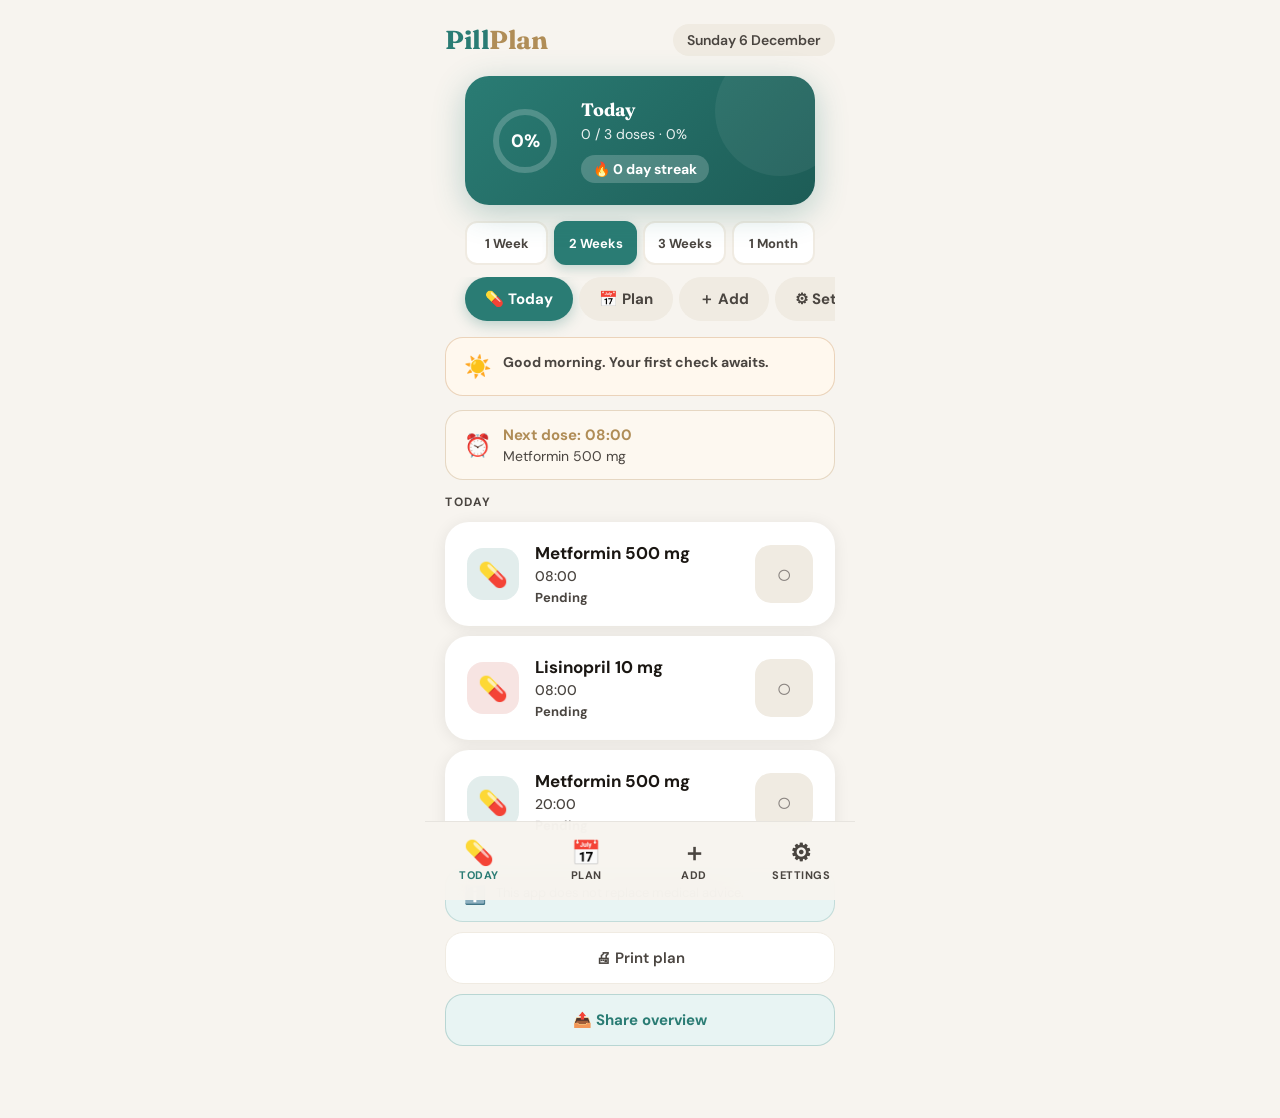
==== index.html @ 74412a03 "Add files via upload" ====
<!DOCTYPE html>
<html lang="de" dir="ltr">
<head>
<meta charset="UTF-8"/>
<meta name="viewport" content="width=device-width, initial-scale=1.0, viewport-fit=cover"/>
<meta name="theme-color" content="#f7f4ef"/>
<meta name="mobile-web-app-capable" content="yes"/>
<meta name="apple-mobile-web-app-capable" content="yes"/>
<meta name="apple-mobile-web-app-status-bar-style" content="default"/>
<meta name="apple-mobile-web-app-title" content="PillPlan"/>
<link rel="manifest" href="manifest.json"/>
<link rel="apple-touch-icon" href="icon.png"/>
<title>PillPlan 1.1</title>
<link rel="preconnect" href="https://fonts.googleapis.com"/>
<link href="https://fonts.googleapis.com/css2?family=Fraunces:wght@400;700&family=DM+Sans:wght@400;500;600;700&display=swap" rel="stylesheet"/>
<style>
*,*::before,*::after{box-sizing:border-box;margin:0;padding:0;-webkit-tap-highlight-color:transparent}
:root{
  --cream:#f7f4ef;--cream2:#f0ebe2;--ink:#1a1612;--ink2:#4a4540;--ink3:#8a8480;
  --teal:#2a7c74;--teal2:#3a9e94;--teal-bg:#e8f4f3;
  --red:#c0392b;--red-bg:#fdf0ee;--gold:#b08d57;--gold-bg:#fdf8f0;
  --r:18px;--r2:24px;--shadow:0 2px 16px rgba(26,22,18,.08);
}
html{font-size:17px;background:var(--cream)}
body{font-family:'DM Sans',-apple-system,sans-serif;background:var(--cream);color:var(--ink);-webkit-font-smoothing:antialiased;min-height:100vh}
button{cursor:pointer;font-family:inherit;border:none;outline:none}
input{font-family:inherit;outline:none}
button:focus-visible,a:focus-visible,input:focus-visible{outline:3px solid var(--teal);outline-offset:2px}
.skip-link{position:absolute;left:-9999px;top:0;background:var(--teal);color:#fff;padding:14px 22px;border-radius:0 0 12px 0;font-weight:700;font-size:15px;z-index:10000;text-decoration:none}
.skip-link:focus{left:0}
[dir="rtl"] .header-row,[dir="rtl"] .progress-card,[dir="rtl"] .dose-card,
[dir="rtl"] .settings-row,[dir="rtl"] .plan-med-header,[dir="rtl"] .next-banner,
[dir="rtl"] .streak-row,[dir="rtl"] .qr-row,[dir="rtl"] .time-fields{flex-direction:row-reverse}
[dir="rtl"] .dose-name,[dir="rtl"] .section-label,[dir="rtl"] .form-label,
[dir="rtl"] .settings-row-label{text-align:right}
[dir="rtl"] .form-input{text-align:right;direction:rtl}
#app{max-width:430px;margin:0 auto;min-height:100vh;display:flex;flex-direction:column;padding-bottom:calc(72px + env(safe-area-inset-bottom))}
.toast{position:fixed;top:20px;left:50%;transform:translateX(-50%) translateY(-10px);background:var(--teal);color:#fff;padding:12px 28px;border-radius:100px;font-size:15px;font-weight:600;z-index:9999;box-shadow:0 8px 32px rgba(42,124,116,.35);opacity:0;pointer-events:none;transition:opacity .3s,transform .3s;white-space:nowrap}
.toast.show{opacity:1;transform:translateX(-50%) translateY(0)}
.header{padding:calc(env(safe-area-inset-top) + 24px) 20px 0;background:var(--cream);position:sticky;top:0;z-index:50}
.header-row{display:flex;align-items:center;justify-content:space-between;margin-bottom:20px}
.logo{font-family:'Fraunces',serif;font-size:26px;font-weight:700;color:var(--teal);letter-spacing:-.5px}
.logo span{color:var(--gold)}
.date-chip{background:var(--cream2);border-radius:100px;padding:7px 14px;font-size:14px;color:var(--ink2);font-weight:600;max-width:220px;overflow:hidden;text-overflow:ellipsis;white-space:nowrap}
.progress-card{background:linear-gradient(135deg,var(--teal) 0%,#1d5c56 100%);border-radius:var(--r2);padding:22px 24px;margin:0 20px 16px;color:#fff;display:flex;align-items:center;gap:20px;box-shadow:0 8px 32px rgba(42,124,116,.3);position:relative;overflow:hidden}
.progress-card::before{content:'';position:absolute;top:-30px;right:-30px;width:130px;height:130px;border-radius:50%;background:rgba(255,255,255,.06)}
.ring-wrap{position:relative;width:72px;height:72px;flex-shrink:0}
.ring-wrap svg{transform:rotate(-90deg)}
.ring-track{fill:none;stroke:rgba(255,255,255,.2);stroke-width:6}
.ring-fill{fill:none;stroke:#fff;stroke-width:6;stroke-linecap:round;transition:stroke-dashoffset .8s cubic-bezier(.4,0,.2,1)}
.ring-pct{position:absolute;inset:0;display:flex;align-items:center;justify-content:center;font-size:18px;font-weight:800;color:#fff}
.progress-info{flex:1}
.progress-title{font-family:'Fraunces',serif;font-size:18px;font-weight:700;margin-bottom:4px}
.progress-sub{font-size:14px;opacity:.9;margin-bottom:12px}
.streak-row{display:flex;align-items:center;gap:6px}
.streak-badge{background:rgba(255,255,255,.2);border-radius:100px;padding:5px 12px;font-size:14px;font-weight:700}
.period-selector{display:flex;gap:6px;padding:0 20px 12px;flex-wrap:nowrap}
.period-btn{flex:1;min-height:44px;padding:8px 4px;border-radius:12px;border:2px solid var(--cream2);background:#fff;font-size:13px;font-weight:700;color:var(--ink2);cursor:pointer;transition:all .2s;text-align:center;font-family:inherit}
.period-btn.active{background:var(--teal);color:#fff;border-color:var(--teal);box-shadow:0 4px 12px rgba(42,124,116,.25)}
.tabs{display:flex;gap:6px;padding:0 20px 16px;overflow-x:auto;scrollbar-width:none}
.tabs::-webkit-scrollbar{display:none}
.tab{flex-shrink:0;min-height:44px;padding:9px 18px;border-radius:100px;font-size:15px;font-weight:700;background:var(--cream2);color:var(--ink2);transition:all .2s;border:2px solid transparent}
.tab.active{background:var(--teal);color:#fff;box-shadow:0 4px 14px rgba(42,124,116,.3)}
.content{padding:0 20px;flex:1}
.section-label{font-size:12px;font-weight:700;letter-spacing:1.5px;text-transform:uppercase;color:var(--ink2);margin:4px 0 12px}
.dose-card{background:#fff;border-radius:var(--r2);padding:18px 20px;margin-bottom:10px;box-shadow:var(--shadow);display:flex;align-items:center;gap:16px;border:2px solid transparent;transition:all .25s}
.dose-card.done{background:var(--teal-bg);border-color:rgba(42,124,116,.2)}
.dose-card.overdue{border-color:rgba(192,57,43,.2);background:var(--red-bg)}
.dose-icon{width:52px;height:52px;border-radius:16px;display:flex;align-items:center;justify-content:center;font-size:24px;flex-shrink:0}
.dose-body{flex:1;min-width:0}
.dose-name{font-weight:700;font-size:17px;margin-bottom:3px;white-space:nowrap;overflow:hidden;text-overflow:ellipsis}
.dose-time{font-size:14px;color:var(--ink2);font-weight:500}
.dose-status{font-size:13px;font-weight:700;margin-top:4px}
.dose-status.done{color:var(--teal)}
.dose-status.pending{color:var(--ink2)}
.dose-status.overdue{color:var(--red)}
.check-btn{width:58px;height:58px;border-radius:16px;flex-shrink:0;font-size:26px;transition:all .2s;display:flex;align-items:center;justify-content:center}
.check-btn-off{background:var(--cream2);color:var(--ink3)}
.check-btn-on{background:var(--teal);color:#fff;box-shadow:0 4px 14px rgba(42,124,116,.35)}
.next-banner{background:var(--gold-bg);border:1.5px solid rgba(176,141,87,.3);border-radius:var(--r);padding:14px 18px;margin-bottom:14px;display:flex;align-items:center;gap:12px}
.next-banner-text{font-size:15px;font-weight:700;color:var(--gold)}
.next-banner-sub{font-size:14px;color:var(--ink2);margin-top:2px}
.mhd-banner{background:#fff8ee;border:1.5px solid rgba(176,100,30,.25);border-radius:var(--r);padding:14px 18px;margin-bottom:14px;display:flex;align-items:flex-start;gap:12px}
.mhd-text{font-size:14px;color:var(--ink2);line-height:1.5}
.disclaimer{background:var(--teal-bg);border:1.5px solid rgba(42,124,116,.2);border-radius:var(--r);padding:14px 18px;margin:14px 0 8px;display:flex;align-items:flex-start;gap:10px}
.disclaimer-text{font-size:13px;color:var(--ink2);line-height:1.55}
.all-done{text-align:center;padding:20px 0 8px;animation:popIn .4s cubic-bezier(.34,1.56,.64,1)}
.all-done-icon{font-size:48px;margin-bottom:8px}
.all-done-text{font-family:'Fraunces',serif;font-size:22px;color:var(--teal)}
.all-done-sub{font-size:14px;color:var(--ink3);margin-top:4px}
.empty{text-align:center;padding:48px 0}
.empty-icon{font-size:52px;margin-bottom:16px}
.empty-text{font-size:16px;color:var(--ink2);margin-bottom:8px}
.empty-sub{font-size:14px;color:var(--ink3);margin-bottom:24px}
.plan-med{margin-bottom:24px}
.plan-med-header{display:flex;align-items:center;justify-content:space-between;margin-bottom:12px}
.plan-med-name{font-weight:700;font-size:17px;display:flex;align-items:center;gap:10px}
.color-dot{width:12px;height:12px;border-radius:50%;flex-shrink:0}
.plan-med-time{font-size:13px;color:var(--ink2)}
.day-grid{display:grid;grid-template-columns:repeat(7,1fr);gap:5px}
.day-cell{aspect-ratio:1;min-height:44px;border-radius:12px;border:2px solid transparent;display:flex;flex-direction:column;align-items:center;justify-content:center;gap:1px;cursor:pointer;transition:all .18s;background:var(--cream2)}
.day-cell.today{border-color:var(--teal);border-width:3px}
.day-cell.done{background:var(--teal)}
.day-cell.partial{background:var(--teal-bg);border-color:var(--teal)}
.day-cell.past{opacity:.6}
.day-wd{font-size:9px;font-weight:700;text-transform:uppercase;opacity:.8}
.day-num{font-size:14px;font-weight:800}
.day-ico{font-size:10px}
.day-cell.done .day-wd,.day-cell.done .day-num,.day-cell.done .day-ico{color:#fff}
.plan-divider{height:1px;background:var(--cream2);margin:20px 0}
.qr-banner{background:var(--teal-bg);border:1.5px solid rgba(42,124,116,.25);border-radius:var(--r);padding:16px;margin-bottom:20px}
.qr-banner-title{font-size:14px;font-weight:700;color:var(--teal);margin-bottom:10px}
.qr-row{display:flex;gap:8px}
.form-label{font-size:13px;font-weight:700;letter-spacing:1px;text-transform:uppercase;color:var(--ink2);display:block;margin:20px 0 8px}
.form-input{width:100%;background:#fff;border:2px solid var(--cream2);border-radius:var(--r);padding:16px 18px;font-size:17px;color:var(--ink);transition:border-color .2s;min-height:52px}
.form-input:focus{border-color:var(--teal)}
.form-input::placeholder{color:#999}
.time-fields{display:flex;gap:10px;flex-wrap:wrap}
.time-field{flex:1;min-width:120px}
.time-optional{font-size:12px;color:var(--ink2);margin-top:4px}
.colors-row{display:flex;gap:10px;flex-wrap:wrap;margin-top:10px}
.color-btn{width:44px;height:44px;border-radius:50%;border:3px solid transparent;transition:all .15s}
.color-btn.sel{border-color:var(--ink);transform:scale(1.15)}
.preview-card{background:#fff;border:2px solid var(--cream2);border-radius:var(--r);padding:14px 18px;margin:18px 0 4px;display:flex;align-items:center;gap:12px}
.btn-primary{width:100%;min-height:58px;background:var(--teal);color:#fff;border-radius:var(--r);padding:17px;font-size:17px;font-weight:700;margin-top:22px;box-shadow:0 8px 24px rgba(42,124,116,.3);transition:all .2s}
.btn-primary:active{transform:scale(.98)}
.btn-secondary{width:100%;min-height:52px;background:var(--cream2);color:var(--ink2);border-radius:var(--r);padding:14px;font-size:15px;font-weight:600;margin-top:10px;cursor:pointer;font-family:inherit}
.qr-apply-btn{background:var(--teal);color:#fff;border-radius:12px;padding:0 18px;font-size:14px;font-weight:700;flex-shrink:0}
.voice-btn{width:58px;height:58px;border-radius:14px;background:var(--cream2);color:var(--ink2);font-size:22px;display:flex;align-items:center;justify-content:center;flex-shrink:0;transition:all .2s;border:2px solid transparent;cursor:pointer}
.qr-scanner-wrap{position:fixed;inset:0;background:rgba(0,0,0,.92);z-index:9000;display:flex;flex-direction:column;align-items:center;justify-content:center;gap:20px}
.qr-scanner-wrap video{width:min(90vw,380px);height:min(90vw,380px);object-fit:cover;border-radius:20px;border:3px solid var(--teal)}
.qr-scanner-frame{position:relative;width:min(90vw,380px);height:min(90vw,380px)}
.qr-scanner-frame video{width:100%;height:100%;object-fit:cover;border-radius:20px;border:3px solid var(--teal)}
.qr-corner{position:absolute;width:32px;height:32px;border-color:var(--teal2);border-style:solid}
.qr-corner.tl{top:8px;left:8px;border-width:4px 0 0 4px;border-radius:6px 0 0 0}
.qr-corner.tr{top:8px;right:8px;border-width:4px 4px 0 0;border-radius:0 6px 0 0}
.qr-corner.bl{bottom:8px;left:8px;border-width:0 0 4px 4px;border-radius:0 0 0 6px}
.qr-corner.br{bottom:8px;right:8px;border-width:0 4px 4px 0;border-radius:0 0 6px 0}
.qr-hint{color:#fff;font-size:15px;font-weight:600;text-align:center;max-width:320px;line-height:1.5}
.qr-close-btn{background:rgba(255,255,255,.15);color:#fff;border:none;border-radius:14px;padding:13px 32px;font-size:15px;font-weight:700;cursor:pointer;font-family:inherit}
.voice-btn.listening{background:var(--red);color:#fff;animation:pulse 1s infinite}
.voice-btn.unsupported{opacity:.35;cursor:not-allowed}
.print-btn{width:100%;min-height:52px;background:#fff;border:1.5px solid var(--cream2);border-radius:var(--r);padding:14px;font-size:15px;font-weight:600;color:var(--ink2);margin-top:10px;display:flex;align-items:center;justify-content:center;gap:8px;cursor:pointer;font-family:inherit;transition:all .2s}
.edit-btn{background:var(--teal-bg);color:var(--teal);border-radius:10px;padding:8px 16px;font-size:13px;font-weight:700;cursor:pointer;font-family:inherit;border:1px solid rgba(42,124,116,.2);min-height:38px}
.share-btn{width:100%;min-height:52px;background:var(--teal-bg);border:1.5px solid rgba(42,124,116,.25);border-radius:var(--r);padding:14px;font-size:15px;font-weight:700;color:var(--teal);margin-top:10px;display:flex;align-items:center;justify-content:center;gap:8px;cursor:pointer;font-family:inherit;transition:all .2s}
.share-options{display:none;flex-direction:column;gap:8px;margin-top:10px}
.share-options.open{display:flex}
.share-option{display:flex;align-items:center;gap:12px;padding:13px 16px;border-radius:var(--r);background:#fff;border:1.5px solid var(--cream2);font-size:14px;font-weight:600;color:var(--ink2);cursor:pointer;font-family:inherit;width:100%;text-align:left}
.settings-section{margin-bottom:28px}
.settings-title{font-size:11px;font-weight:700;letter-spacing:1.5px;text-transform:uppercase;color:var(--ink3);margin-bottom:12px}
.settings-card{background:#fff;border-radius:var(--r2);overflow:hidden;box-shadow:var(--shadow)}
.settings-row{display:flex;align-items:center;justify-content:space-between;padding:16px 20px;border-bottom:1px solid var(--cream2)}
.settings-row:last-child{border-bottom:none}
.settings-row-label{font-size:16px;font-weight:700}
.settings-row-sub{font-size:13px;color:var(--ink2);margin-top:2px}
.settings-action{min-height:44px;background:var(--teal-bg);color:var(--teal);border-radius:10px;padding:8px 16px;font-size:14px;font-weight:700;cursor:pointer;font-family:inherit}
.settings-action.danger{background:var(--red-bg);color:var(--red)}
.lang-grid{display:flex;flex-wrap:wrap;gap:8px;padding:16px 20px}
.lang-btn{min-height:44px;padding:8px 14px;border-radius:12px;font-size:14px;font-weight:600;transition:all .15s;cursor:pointer;font-family:inherit;border:none}
.lang-btn.sel{background:var(--teal);color:#fff}
.lang-btn:not(.sel){background:var(--cream2);color:var(--ink2)}
.install-card{background:linear-gradient(135deg,var(--teal-bg),var(--gold-bg));border:1.5px solid rgba(42,124,116,.2);border-radius:var(--r2);padding:20px;margin-bottom:20px}
.install-card-title{font-family:'Fraunces',serif;font-size:18px;font-weight:700;color:var(--teal);margin-bottom:6px}
.install-card-text{font-size:14px;color:var(--ink2);margin-bottom:16px;line-height:1.5}
.bottom-nav{position:fixed;bottom:0;left:50%;transform:translateX(-50%);width:100%;max-width:430px;background:rgba(247,244,239,.95);backdrop-filter:blur(20px);-webkit-backdrop-filter:blur(20px);border-top:1px solid rgba(26,22,18,.07);display:flex;padding:10px 0 calc(10px + env(safe-area-inset-bottom));z-index:100}
.nav-btn{flex:1;min-height:58px;background:none;display:flex;flex-direction:column;align-items:center;justify-content:center;gap:3px;padding:4px 0;color:var(--ink2);font-size:11px;font-weight:700;letter-spacing:.5px;text-transform:uppercase;transition:color .2s;cursor:pointer;border:none;font-family:inherit}
.nav-btn.active{color:var(--teal)}
.nav-icon{font-size:24px;line-height:1}
@keyframes popIn{from{transform:scale(.7);opacity:0}to{transform:scale(1);opacity:1}}
@keyframes slideUp{from{transform:translateY(12px);opacity:0}to{transform:translateY(0);opacity:1}}
@keyframes pulse{0%,100%{transform:scale(1)}50%{transform:scale(1.08)}}
.anim-up{animation:slideUp .35s cubic-bezier(.4,0,.2,1) both}
input[type="time"]::-webkit-calendar-picker-indicator{opacity:.5}
@media print{
  .header,.bottom-nav,.tabs,.period-selector,.check-btn,.next-banner,.print-btn,.share-btn,.share-options,.disclaimer,.bottom-nav{display:none!important}
  body{background:#fff;color:#000}
  .dose-card{box-shadow:none;border:1px solid #ccc;break-inside:avoid}
}
</style>
</head>
<body>
<div id="app"></div>
<div class="toast" id="toast"></div>
<script>
var LANGS = {
  de:{flag:"🇩🇪",name:"Deutsch",dir:"ltr",locale:"de-DE"},
  en:{flag:"🇬🇧",name:"English",dir:"ltr",locale:"en-GB"},
  fr:{flag:"🇫🇷",name:"Français",dir:"ltr",locale:"fr-FR"},
  es:{flag:"🇪🇸",name:"Español",dir:"ltr",locale:"es-ES"},
  it:{flag:"🇮🇹",name:"Italiano",dir:"ltr",locale:"it-IT"},
  tr:{flag:"🇹🇷",name:"Türkçe",dir:"ltr",locale:"tr-TR"},
  ar:{flag:"🇸🇦",name:"العربية",dir:"rtl",locale:"ar-SA"},
  ru:{flag:"🇷🇺",name:"Русский",dir:"ltr",locale:"ru-RU"},
  pt:{flag:"🇧🇷",name:"Português",dir:"ltr",locale:"pt-BR"}
};
var T = {
  de:{today:"Heute",plan:"Plan",add:"Hinzufügen",settings:"Einstellungen",
    noMeds:"Noch keine Medikamente",noMedsSub:"Tippen Sie auf »Hinzufügen«.",
    addFirst:"Erstes Medikament",allDone:"Alles erledigt!",allDoneSub:"Alle Einnahmen heute bestätigt.",
    nextDose:"Nächste Einnahme",taken:"✓ Einnahme bestätigt",doses:"Einnahmen",compliance:"Heute",
    medName:"Medikament *",medPlaceholder:"z.B. Metformin 500 mg",
    time1:"Uhrzeit 1. Einnahme",time2:"2. Einnahme (optional)",
    color:"Farbe",preview:"Vorschau",save:"💊 Speichern",
    nameRequired:"Bitte Namen eingeben",remove:"Entfernen",removed:"Entfernt",
    qrTitle:"Per QR / Text eingeben",qrPlaceholder:"Namen eingeben…",qrApply:"OK",qrApplied:"Übernommen",
    notifOn:"Erinnerungen aktiv 🔔",notifAllow:"Erinnerungen aktivieren",
    notifDenied:"Bitte in Browser-Einstellungen erlauben.",notifTest:"Test senden",
    installTitle:"App installieren",installText:"Ohne App Store – direkt auf dem Startbildschirm.",
    installBtn:"Jetzt installieren",installIos:"Teilen → »Zum Home-Bildschirm«",
    streak:"Tage in Folge",streakOne:"Tag in Folge",lang:"Sprache",
    resetAll:"Alle Daten löschen",resetConfirm:"Wirklich alle Daten löschen?",
    saved:"Gespeichert ✓",qrScanBtn:"📷 QR scannen",qrScanHint:"Kamera auf den QR-Code/Barcode der Packung richten",qrScanClose:"Abbrechen",qrScanSuccess:"✓ Präparat erkannt",qrScanError:"Kein QR-Code gefunden – bitte manuell eingeben",overdue:"Verpasst",pending:"Ausstehend",done:"Eingenommen",
    statsTitle:"Statistik",total14:"Compliance",totalDoses:"Gesamt",
    mhdTitle:"Haltbarkeitsdatum",mhdText:"Bitte prüfen Sie regelmäßig das Mindesthaltbarkeitsdatum Ihrer Medikamente.",
    disclaimer:"Diese App ersetzt keine ärztliche Beratung.",
    printBtn:"🖨 Plan drucken",shareBtn:"📤 Übersicht teilen",
    shareTitle:"Mein Medikamentenplan",shareText:"Mein Medikamentenplan (PillPlan):",shareCopied:"Kopiert ✓",
    period1W:"1 Woche",period2W:"2 Wochen",period3W:"3 Wochen",period1M:"1 Monat",periodLabel:"Zeitraum",
    voiceListen:"Sprechen Sie jetzt…",voiceNoSupport:"Spracheingabe nicht verfügbar",voiceDone:"✓ Erkannt",
    morningGreeting:"Guten Morgen. Dein erster Check wartet.",allDoneMotivation:"Perfekt. Dein Körper dankt es dir.",
    skipLink:"Zum Inhalt springen"},
  en:{today:"Today",plan:"Plan",add:"Add",settings:"Settings",
    noMeds:"No medications yet",noMedsSub:"Tap »Add« to get started.",
    addFirst:"Add medication",allDone:"All done!",allDoneSub:"All doses confirmed.",
    nextDose:"Next dose",taken:"✓ Dose confirmed",doses:"doses",compliance:"Today",
    medName:"Medication *",medPlaceholder:"e.g. Metformin 500 mg",
    time1:"Time 1st dose",time2:"2nd dose (optional)",
    color:"Color",preview:"Preview",save:"💊 Save",
    nameRequired:"Please enter a name",remove:"Remove",removed:"Removed",
    qrTitle:"Enter via QR / text",qrPlaceholder:"Enter name…",qrApply:"OK",qrApplied:"Applied",
    notifOn:"Reminders active 🔔",notifAllow:"Enable reminders",
    notifDenied:"Please allow in browser settings.",notifTest:"Send test",
    installTitle:"Install App",installText:"No App Store needed.",
    installBtn:"Install now",installIos:"Share → »Add to Home Screen«",
    streak:"day streak",streakOne:"day streak",lang:"Language",
    resetAll:"Delete all data",resetConfirm:"Really delete all data?",
    saved:"Saved ✓",qrScanBtn:"📷 Scan QR",qrScanHint:"Point camera at QR code or barcode on packaging",qrScanClose:"Cancel",qrScanSuccess:"✓ Medication detected",qrScanError:"No QR code found – please enter manually",overdue:"Overdue",pending:"Pending",done:"Taken",
    statsTitle:"Statistics",total14:"Compliance",totalDoses:"Total",
    mhdTitle:"Expiry date",mhdText:"Please regularly check the expiry date of your medications.",
    disclaimer:"This app does not replace medical advice.",
    printBtn:"🖨 Print plan",shareBtn:"📤 Share overview",
    shareTitle:"My medication plan",shareText:"My medication plan (PillPlan):",shareCopied:"Copied ✓",
    period1W:"1 Week",period2W:"2 Weeks",period3W:"3 Weeks",period1M:"1 Month",periodLabel:"Period",
    voiceListen:"Speak now…",voiceNoSupport:"Voice not supported",voiceDone:"✓ Recognized",
    morningGreeting:"Good morning. Your first check awaits.",allDoneMotivation:"Perfect. Your body thanks you.",
    skipLink:"Skip to content"},
  fr:{today:"Aujourd'hui",plan:"Plan",add:"Ajouter",settings:"Paramètres",
    noMeds:"Aucun médicament",noMedsSub:"Appuyez sur »Ajouter«.",
    addFirst:"Ajouter",allDone:"Tout fait!",allDoneSub:"Toutes les prises confirmées.",
    nextDose:"Prochaine prise",taken:"✓ Prise confirmée",doses:"prises",compliance:"Aujourd'hui",
    medName:"Médicament *",medPlaceholder:"ex. Metformine 500 mg",
    time1:"Heure 1ère prise",time2:"2ème prise (optionnel)",
    color:"Couleur",preview:"Aperçu",save:"💊 Enregistrer",
    nameRequired:"Veuillez entrer un nom",remove:"Supprimer",removed:"Supprimé",
    qrTitle:"Entrer via QR / texte",qrPlaceholder:"Entrer le nom…",qrApply:"OK",qrApplied:"Appliqué",
    notifOn:"Rappels actifs 🔔",notifAllow:"Activer les rappels",
    notifDenied:"Autoriser dans les paramètres.",notifTest:"Test",
    installTitle:"Installer",installText:"Sans App Store.",
    installBtn:"Installer",installIos:"Partager → »Sur l'écran d'accueil«",
    streak:"jours consécutifs",streakOne:"jour consécutif",lang:"Langue",
    resetAll:"Supprimer tout",resetConfirm:"Vraiment tout supprimer?",
    saved:"Enregistré ✓",qrScanBtn:"📷 Scanner QR",qrScanHint:"Pointer la caméra sur le code QR ou code-barres",qrScanClose:"Annuler",qrScanSuccess:"✓ Médicament détecté",qrScanError:"Aucun QR trouvé – saisir manuellement",overdue:"En retard",pending:"En attente",done:"Pris",
    statsTitle:"Statistiques",total14:"Observance",totalDoses:"Total",
    mhdTitle:"Date de péremption",mhdText:"Veuillez vérifier régulièrement la date de péremption de vos médicaments.",
    disclaimer:"Cette application ne remplace pas un avis médical.",
    printBtn:"🖨 Imprimer",shareBtn:"📤 Partager",
    shareTitle:"Mon plan de médication",shareText:"Mon plan (PillPlan):",shareCopied:"Copié ✓",
    period1W:"1 Semaine",period2W:"2 Semaines",period3W:"3 Semaines",period1M:"1 Mois",periodLabel:"Période",
    voiceListen:"Parlez maintenant…",voiceNoSupport:"Voix non disponible",voiceDone:"✓ Reconnu",
    morningGreeting:"Bonjour. Votre première prise vous attend.",allDoneMotivation:"Parfait. Votre corps vous remercie.",
    skipLink:"Aller au contenu"},
  es:{today:"Hoy",plan:"Plan",add:"Añadir",settings:"Ajustes",
    noMeds:"Sin medicamentos",noMedsSub:"Toca »Añadir«.",
    addFirst:"Añadir",allDone:"¡Todo listo!",allDoneSub:"Todas las tomas confirmadas.",
    nextDose:"Próxima toma",taken:"✓ Toma confirmada",doses:"tomas",compliance:"Hoy",
    medName:"Medicamento *",medPlaceholder:"ej. Metformina 500 mg",
    time1:"Hora 1ª toma",time2:"2ª toma (opcional)",
    color:"Color",preview:"Vista previa",save:"💊 Guardar",
    nameRequired:"Ingrese un nombre",remove:"Eliminar",removed:"Eliminado",
    qrTitle:"Ingresar vía QR / texto",qrPlaceholder:"Ingrese el nombre…",qrApply:"OK",qrApplied:"Aplicado",
    notifOn:"Recordatorios activos 🔔",notifAllow:"Activar recordatorios",
    notifDenied:"Permitir en configuración.",notifTest:"Enviar prueba",
    installTitle:"Instalar",installText:"Sin App Store.",
    installBtn:"Instalar",installIos:"Compartir → »Agregar a inicio«",
    streak:"días seguidos",streakOne:"día seguido",lang:"Idioma",
    resetAll:"Eliminar todo",resetConfirm:"¿Eliminar todos los datos?",
    saved:"Guardado ✓",qrScanBtn:"📷 Escanear QR",qrScanHint:"Apuntar la cámara al código QR o código de barras",qrScanClose:"Cancelar",qrScanSuccess:"✓ Medicamento detectado",qrScanError:"No se encontró QR – ingresar manualmente",overdue:"Atrasado",pending:"Pendiente",done:"Tomado",
    statsTitle:"Estadísticas",total14:"Adherencia",totalDoses:"Total",
    mhdTitle:"Fecha de caducidad",mhdText:"Por favor, compruebe regularmente la fecha de caducidad de sus medicamentos.",
    disclaimer:"Esta aplicación no reemplaza el consejo médico.",
    printBtn:"🖨 Imprimir",shareBtn:"📤 Compartir",
    shareTitle:"Mi plan de medicación",shareText:"Mi plan (PillPlan):",shareCopied:"Copiado ✓",
    period1W:"1 Semana",period2W:"2 Semanas",period3W:"3 Semanas",period1M:"1 Mes",periodLabel:"Período",
    voiceListen:"Hable ahora…",voiceNoSupport:"Voz no disponible",voiceDone:"✓ Reconocido",
    morningGreeting:"Buenos días. Su primera toma le espera.",allDoneMotivation:"Perfecto. Su cuerpo se lo agradece.",
    skipLink:"Saltar al contenido"},
  it:{today:"Oggi",plan:"Piano",add:"Aggiungi",settings:"Impostazioni",
    noMeds:"Nessun farmaco",noMedsSub:"Tocca »Aggiungi«.",
    addFirst:"Aggiungi",allDone:"Tutto fatto!",allDoneSub:"Tutte le assunzioni confermate.",
    nextDose:"Prossima assunzione",taken:"✓ Assunzione confermata",doses:"assunzioni",compliance:"Oggi",
    medName:"Farmaco *",medPlaceholder:"es. Metformina 500 mg",
    time1:"Orario 1ª dose",time2:"2ª dose (opzionale)",
    color:"Colore",preview:"Anteprima",save:"💊 Salva",
    nameRequired:"Inserire un nome",remove:"Rimuovi",removed:"Rimosso",
    qrTitle:"Inserisci via QR / testo",qrPlaceholder:"Inserisci nome…",qrApply:"OK",qrApplied:"Applicato",
    notifOn:"Promemoria attivi 🔔",notifAllow:"Attiva promemoria",
    notifDenied:"Consentire nelle impostazioni.",notifTest:"Test",
    installTitle:"Installa",installText:"Senza App Store.",
    installBtn:"Installa",installIos:"Condividi → »Aggiungi a Home«",
    streak:"giorni consecutivi",streakOne:"giorno consecutivo",lang:"Lingua",
    resetAll:"Elimina tutto",resetConfirm:"Eliminare tutti i dati?",
    saved:"Salvato ✓",qrScanBtn:"📷 Scansiona QR",qrScanHint:"Puntare la fotocamera sul codice QR o codice a barre",qrScanClose:"Annulla",qrScanSuccess:"✓ Farmaco rilevato",qrScanError:"Nessun QR trovato – inserire manualmente",overdue:"In ritardo",pending:"In attesa",done:"Assunto",
    statsTitle:"Statistiche",total14:"Aderenza",totalDoses:"Totale",
    mhdTitle:"Data di scadenza",mhdText:"Si prega di controllare regolarmente la data di scadenza dei propri farmaci.",
    disclaimer:"Questa app non sostituisce il consulto medico.",
    printBtn:"🖨 Stampa",shareBtn:"📤 Condividi",
    shareTitle:"Il mio piano farmaci",shareText:"Il mio piano (PillPlan):",shareCopied:"Copiato ✓",
    period1W:"1 Settimana",period2W:"2 Settimane",period3W:"3 Settimane",period1M:"1 Mese",periodLabel:"Periodo",
    voiceListen:"Parla ora…",voiceNoSupport:"Voce non disponibile",voiceDone:"✓ Riconosciuto",
    morningGreeting:"Buongiorno. La tua prima assunzione ti aspetta.",allDoneMotivation:"Perfetto. Il tuo corpo ti ringrazia.",
    skipLink:"Vai al contenuto"},
  tr:{today:"Bugün",plan:"Plan",add:"Ekle",settings:"Ayarlar",
    noMeds:"Henüz ilaç yok",noMedsSub:"»Ekle«ye dokunun.",
    addFirst:"İlaç ekle",allDone:"Hepsi tamam!",allDoneSub:"Bugünkü tüm dozlar onaylandı.",
    nextDose:"Sonraki doz",taken:"✓ Doz onaylandı",doses:"doz",compliance:"Bugün",
    medName:"İlaç *",medPlaceholder:"örn. Metformin 500 mg",
    time1:"1. doz saati",time2:"2. doz (isteğe bağlı)",
    color:"Renk",preview:"Önizleme",save:"💊 Kaydet",
    nameRequired:"Lütfen isim girin",remove:"Kaldır",removed:"Kaldırıldı",
    qrTitle:"QR / metin ile girin",qrPlaceholder:"İsim girin…",qrApply:"Tamam",qrApplied:"Uygulandı",
    notifOn:"Hatırlatıcılar aktif 🔔",notifAllow:"Hatırlatıcıları etkinleştir",
    notifDenied:"Tarayıcı ayarlarından izin verin.",notifTest:"Test gönder",
    installTitle:"Yükle",installText:"App Store olmadan.",
    installBtn:"Yükle",installIos:"Paylaş → »Ana Ekrana Ekle«",
    streak:"gün üst üste",streakOne:"gün",lang:"Dil",
    resetAll:"Tüm verileri sil",resetConfirm:"Tüm veriler silinsin mi?",
    saved:"Kaydedildi ✓",qrScanBtn:"📷 QR Tara",qrScanHint:"Kamerayı QR kod veya barkoda doğrultun",qrScanClose:"İptal",qrScanSuccess:"✓ İlaç tespit edildi",qrScanError:"QR bulunamadı – manuel girin",overdue:"Gecikmiş",pending:"Bekliyor",done:"Alındı",
    statsTitle:"İstatistikler",total14:"Uyum",totalDoses:"Toplam",
    mhdTitle:"Son kullanma tarihi",mhdText:"Lütfen ilaçlarınızın son kullanma tarihini düzenli olarak kontrol edin.",
    disclaimer:"Bu uygulama tıbbi tavsiyenin yerini tutmaz.",
    printBtn:"🖨 Yazdır",shareBtn:"📤 Paylaş",
    shareTitle:"İlaç planım",shareText:"İlaç planım (PillPlan):",shareCopied:"Kopyalandı ✓",
    period1W:"1 Hafta",period2W:"2 Hafta",period3W:"3 Hafta",period1M:"1 Ay",periodLabel:"Süre",
    voiceListen:"Şimdi konuşun…",voiceNoSupport:"Ses desteklenmiyor",voiceDone:"✓ Tanındı",
    morningGreeting:"Günaydın. İlk kontrolün seni bekliyor.",allDoneMotivation:"Mükemmel. Vücudun sana teşekkür ediyor.",
    skipLink:"İçeriğe geç"},
  ar:{today:"اليوم",plan:"خطة",add:"إضافة",settings:"الإعدادات",
    noMeds:"لا توجد أدوية",noMedsSub:"اضغط »إضافة« للبدء.",
    addFirst:"إضافة دواء",allDone:"تم كل شيء!",allDoneSub:"تم تأكيد جميع الجرعات.",
    nextDose:"الجرعة التالية",taken:"✓ تم تأكيد الجرعة",doses:"جرعات",compliance:"اليوم",
    medName:"الدواء *",medPlaceholder:"مثال: ميتفورمين 500 مج",
    time1:"وقت الجرعة الأولى",time2:"الجرعة الثانية (اختياري)",
    color:"اللون",preview:"معاينة",save:"💊 حفظ",
    nameRequired:"الرجاء إدخال اسم",remove:"حذف",removed:"تم الحذف",
    qrTitle:"أدخل عبر QR / نص",qrPlaceholder:"أدخل الاسم…",qrApply:"موافق",qrApplied:"تم",
    notifOn:"التذكيرات نشطة 🔔",notifAllow:"تفعيل التذكيرات",
    notifDenied:"يرجى السماح في إعدادات المتصفح.",notifTest:"إرسال اختبار",
    installTitle:"تثبيت",installText:"بدون متجر تطبيقات.",
    installBtn:"تثبيت",installIos:"مشاركة ← »إضافة إلى الشاشة الرئيسية«",
    streak:"أيام متتالية",streakOne:"يوم",lang:"اللغة",
    resetAll:"حذف البيانات",resetConfirm:"حذف جميع البيانات؟",
    saved:"تم الحفظ ✓",qrScanBtn:"📷 مسح QR",qrScanHint:"وجّه الكاميرا نحو رمز QR أو الباركود",qrScanClose:"إلغاء",qrScanSuccess:"✓ تم اكتشاف الدواء",qrScanError:"لم يُعثر على QR – أدخل يدوياً",overdue:"متأخر",pending:"في الانتظار",done:"تم الأخذ",
    statsTitle:"الإحصائيات",total14:"الالتزام",totalDoses:"المجموع",
    mhdTitle:"تاريخ الانتهاء",mhdText:"يرجى التحقق بانتظام من تاريخ انتهاء صلاحية أدويتك.",
    disclaimer:"هذا التطبيق لا يحل محل الاستشارة الطبية.",
    printBtn:"🖨 طباعة",shareBtn:"📤 مشاركة",
    shareTitle:"خطة أدويتي",shareText:"خطة أدويتي (PillPlan):",shareCopied:"تم النسخ ✓",
    period1W:"أسبوع",period2W:"أسبوعان",period3W:"3 أسابيع",period1M:"شهر",periodLabel:"المدة",
    voiceListen:"تحدث الآن…",voiceNoSupport:"الصوت غير متاح",voiceDone:"✓ تم",
    morningGreeting:"صباح الخير. جرعتك الأولى بانتظارك.",allDoneMotivation:"ممتاز. جسمك يشكرك.",
    skipLink:"الانتقال إلى المحتوى"},
  ru:{today:"Сегодня",plan:"План",add:"Добавить",settings:"Настройки",
    noMeds:"Нет лекарств",noMedsSub:"Нажмите »Добавить«.",
    addFirst:"Добавить",allDone:"Всё выполнено!",allDoneSub:"Все приёмы подтверждены.",
    nextDose:"Следующий приём",taken:"✓ Приём подтверждён",doses:"приёмов",compliance:"Сегодня",
    medName:"Лекарство *",medPlaceholder:"напр. Метформин 500 мг",
    time1:"Время 1-го приёма",time2:"2-й приём (необязательно)",
    color:"Цвет",preview:"Предпросмотр",save:"💊 Сохранить",
    nameRequired:"Введите название",remove:"Удалить",removed:"Удалено",
    qrTitle:"Ввести через QR / текст",qrPlaceholder:"Введите название…",qrApply:"ОК",qrApplied:"Применено",
    notifOn:"Напоминания активны 🔔",notifAllow:"Включить напоминания",
    notifDenied:"Разрешите в настройках браузера.",notifTest:"Тест",
    installTitle:"Установить",installText:"Без App Store.",
    installBtn:"Установить",installIos:"Поделиться → »На экран Домой«",
    streak:"дней подряд",streakOne:"день подряд",lang:"Язык",
    resetAll:"Удалить данные",resetConfirm:"Удалить все данные?",
    saved:"Сохранено ✓",qrScanBtn:"📷 Сканировать QR",qrScanHint:"Наведите камеру на QR-код или штрихкод упаковки",qrScanClose:"Отмена",qrScanSuccess:"✓ Препарат определён",qrScanError:"QR не найден – введите вручную",overdue:"Просрочено",pending:"Ожидает",done:"Принято",
    statsTitle:"Статистика",total14:"Соблюдение",totalDoses:"Всего",
    mhdTitle:"Срок годности",mhdText:"Пожалуйста, регулярно проверяйте срок годности ваших лекарств.",
    disclaimer:"Приложение не заменяет медицинскую консультацию.",
    printBtn:"🖨 Печать",shareBtn:"📤 Поделиться",
    shareTitle:"Мой план приёма",shareText:"Мой план (PillPlan):",shareCopied:"Скопировано ✓",
    period1W:"1 Неделя",period2W:"2 Недели",period3W:"3 Недели",period1M:"1 Месяц",periodLabel:"Период",
    voiceListen:"Говорите…",voiceNoSupport:"Голос недоступен",voiceDone:"✓ Распознано",
    morningGreeting:"Доброе утро. Ваш первый приём ждёт.",allDoneMotivation:"Отлично. Ваше тело благодарит вас.",
    skipLink:"Перейти к содержимому"},
  pt:{today:"Hoje",plan:"Plano",add:"Adicionar",settings:"Configurações",
    noMeds:"Nenhum medicamento",noMedsSub:"Toque »Adicionar«.",
    addFirst:"Adicionar",allDone:"Tudo feito!",allDoneSub:"Todas as doses confirmadas.",
    nextDose:"Próxima dose",taken:"✓ Dose confirmada",doses:"doses",compliance:"Hoje",
    medName:"Medicamento *",medPlaceholder:"ex. Metformina 500 mg",
    time1:"Horário 1ª dose",time2:"2ª dose (opcional)",
    color:"Cor",preview:"Visualização",save:"💊 Salvar",
    nameRequired:"Por favor insira um nome",remove:"Remover",removed:"Removido",
    qrTitle:"Inserir via QR / texto",qrPlaceholder:"Digite o nome…",qrApply:"OK",qrApplied:"Aplicado",
    notifOn:"Lembretes ativos 🔔",notifAllow:"Ativar lembretes",
    notifDenied:"Permitir nas configurações.",notifTest:"Enviar teste",
    installTitle:"Instalar",installText:"Sem App Store.",
    installBtn:"Instalar",installIos:"Compartilhar → »Adicionar à Tela Início«",
    streak:"dias seguidos",streakOne:"dia seguido",lang:"Idioma",
    resetAll:"Apagar dados",resetConfirm:"Apagar todos os dados?",
    saved:"Salvo ✓",overdue:"Atrasado",pending:"Pendente",done:"Tomado",
    statsTitle:"Estatísticas",total14:"Adesão",totalDoses:"Total",
    mhdTitle:"Prazo de validade",mhdText:"Por favor, verifique regularmente o prazo de validade dos seus medicamentos.",
    disclaimer:"Este aplicativo não substitui o aconselhamento médico.",
    printBtn:"🖨 Imprimir",shareBtn:"📤 Compartilhar",
    shareTitle:"Meu plano de medicamentos",shareText:"Meu plano (PillPlan):",shareCopied:"Copiado ✓",
    period1W:"1 Semana",period2W:"2 Semanas",period3W:"3 Semanas",period1M:"1 Mês",periodLabel:"Período",
    voiceListen:"Fale agora…",voiceNoSupport:"Voz não disponível",voiceDone:"✓ Reconhecido",
    morningGreeting:"Bom dia. Sua primeira dose espera por você.",allDoneMotivation:"Perfeito. Seu corpo agradece.",
    skipLink:"Pular para o conteúdo"}
};

// ── State ──────────────────────────────────────────────────
var KEY = "pillplan_v4";
var S = {
  lang: (function() {
    var keys = Object.keys(LANGS);
    for (var i = 0; i < keys.length; i++) {
      if (navigator.language && navigator.language.startsWith(keys[i])) return keys[i];
    }
    return "de";
  })(),
  meds: [
    {id:1, name:"Metformin 500 mg", times:["08:00","20:00"], color:"#2a7c74"},
    {id:2, name:"Lisinopril 10 mg", times:["08:00"],         color:"#c0392b"}
  ],
  taken: {},
  screen: "today",
  notif: false,
  period: 14
};

try {
  var raw = localStorage.getItem(KEY);
  if (raw) {
    var saved = JSON.parse(raw);
    S.lang   = saved.lang   || S.lang;
    S.meds   = saved.meds   || S.meds;
    S.taken  = saved.taken  || S.taken;
    S.screen = saved.screen || S.screen;
    S.notif  = saved.notif  || S.notif;
    S.period = saved.period || S.period;
  }
} catch(e) {}

function persist() {
  try { localStorage.setItem(KEY, JSON.stringify(S)); } catch(e) {}
}

// ── Helpers ────────────────────────────────────────────────
function tr(k) {
  var lang = T[S.lang] || T.de;
  return lang[k] || k;
}
function streakLabel(n) {
  return n === 1 ? tr("streakOne") : tr("streak");
}
function today() { return new Date().toISOString().split("T")[0]; }
function getDays() {
  var days = [];
  for (var i = 0; i < S.period; i++) {
    var d = new Date();
    d.setDate(d.getDate() + i);
    days.push(d.toISOString().split("T")[0]);
  }
  return days;
}
function isDone(mid, date, time) { return !!S.taken[date + "_" + mid + "_" + time]; }
function allDoneDay(m, d) {
  for (var i = 0; i < m.times.length; i++) {
    if (!isDone(m.id, d, m.times[i])) return false;
  }
  return true;
}
function todayStats() {
  var td = today(); var tot = 0; var dn = 0;
  for (var i = 0; i < S.meds.length; i++) {
    var m = S.meds[i];
    tot += m.times.length;
    for (var j = 0; j < m.times.length; j++) {
      if (isDone(m.id, td, m.times[j])) dn++;
    }
  }
  return {tot:tot, dn:dn, pct: tot ? Math.round(dn/tot*100) : 0};
}
function getPastDays(n) {
  var days = [];
  for (var i = 0; i < n; i++) {
    var d = new Date();
    d.setDate(d.getDate() - i);
    days.push(d.toISOString().split("T")[0]);
  }
  return days;
}
function overallStats() {
  var days = getPastDays(S.period);
  var tot = 0; var dn = 0;
  for (var i = 0; i < S.meds.length; i++) {
    var m = S.meds[i];
    for (var j = 0; j < days.length; j++) {
      tot += m.times.length;
      for (var k = 0; k < m.times.length; k++) {
        if (isDone(m.id, days[j], m.times[k])) dn++;
      }
    }
  }
  return {tot:tot, dn:dn, pct: tot ? Math.round(dn/tot*100) : 0};
}
function calcStreak() {
  if (!S.meds.length) return 0;
  var streak = 0;
  var td = today();
  var cursor = new Date();
  for (var i = 0; i < 3650; i++) {
    var ds = cursor.toISOString().split("T")[0];
    var allDone = S.meds.every(function(m){ return allDoneDay(m, ds); });
    if (allDone) {
      streak++;
    } else if (ds !== td) {
      break;
    }
    cursor.setDate(cursor.getDate() - 1);
  }
  return streak;
}
function nextDose() {
  var td = today();
  var now = new Date();
  var nm = now.getHours()*60 + now.getMinutes();
  var best = null;
  for (var i = 0; i < S.meds.length; i++) {
    var m = S.meds[i];
    for (var j = 0; j < m.times.length; j++) {
      var ti = m.times[j];
      if (isDone(m.id, td, ti)) continue;
      var parts = ti.split(":");
      var mins = parseInt(parts[0])*60 + parseInt(parts[1]);
      if (mins >= nm && (!best || mins < best.mins)) best = {m:m, ti:ti, mins:mins};
    }
  }
  return best;
}
function isOverdue(time) {
  var now = new Date();
  var nm = now.getHours()*60 + now.getMinutes();
  var parts = time.split(":");
  return parseInt(parts[0])*60 + parseInt(parts[1]) < nm;
}
function fmtDate(ds) {
  var d = new Date(ds + "T00:00:00");
  var locale = (LANGS[S.lang] && LANGS[S.lang].locale) || "de-DE";
  try { return d.toLocaleDateString(locale, {weekday:"long",day:"numeric",month:"long"}); }
  catch(e) { return d.toLocaleDateString("de-DE", {weekday:"long",day:"numeric",month:"long"}); }
}
function fmtDayShort(ds) {
  var d = new Date(ds + "T00:00:00");
  var locale = (LANGS[S.lang] && LANGS[S.lang].locale) || "de-DE";
  try { return d.toLocaleDateString(locale, {weekday:"short"}).slice(0,2); }
  catch(e) { return d.toLocaleDateString("de-DE", {weekday:"short"}).slice(0,2); }
}
function applyLang() {
  var dir = (LANGS[S.lang] && LANGS[S.lang].dir) || "ltr";
  document.documentElement.lang = S.lang;
  document.documentElement.dir  = dir;
}

// ── Toast ──────────────────────────────────────────────────
var toastTimer;
function showToast(msg) {
  var el = document.getElementById("toast");
  el.textContent = msg;
  el.setAttribute("role", "status");
  el.setAttribute("aria-live", "polite");
  el.classList.add("show");
  clearTimeout(toastTimer);
  toastTimer = setTimeout(function(){ el.classList.remove("show"); }, 2400);
}

// ── Notifications ──────────────────────────────────────────
var ntTimers = {};
function requestNotif() {
  if (!("Notification" in window)) { showToast(tr("notifDenied")); return; }
  Notification.requestPermission().then(function(p) {
    S.notif = (p === "granted");
    persist(); render();
    if (S.notif) { scheduleNotifs(); showToast(tr("notifOn")); }
    else showToast(tr("notifDenied"));
  });
}
function scheduleNotifs() {
  var keys = Object.keys(ntTimers);
  for (var i = 0; i < keys.length; i++) clearTimeout(ntTimers[keys[i]]);
  ntTimers = {};
  if (!S.notif) return;
  for (var i = 0; i < S.meds.length; i++) {
    (function(m) {
      for (var j = 0; j < m.times.length; j++) {
        (function(time) {
          var parts = time.split(":");
          var next = new Date();
          next.setHours(parseInt(parts[0]), parseInt(parts[1]), 0, 0);
          if (next <= new Date()) next.setDate(next.getDate() + 1);
          var id = setTimeout(function() {
            new Notification("💊 PillPlan", {
              body: (S.lang==="de" ? "Bitte denken Sie an Ihre Einnahme: " : S.lang==="ar" ? "يرجى تذكر تناول دوائك: " : "Please remember to take your medication: ") + m.name + " (" + time + ")",
              icon: "icon.png",
              tag: "pp-" + m.id + "-" + time
            });
            setTimeout(scheduleNotifs, 1000);
          }, next - new Date());
          ntTimers[m.id + "_" + time] = id;
        })(m.times[j]);
      }
    })(S.meds[i]);
  }
}
function testNotif() {
  if (!S.notif) { requestNotif(); return; }
  new Notification("PillPlan", {body: "OK", icon: "icon.png"});
}

// ── Install ────────────────────────────────────────────────
var deferredInstall = null;
window.addEventListener("beforeinstallprompt", function(e) {
  e.preventDefault(); deferredInstall = e; render();
});
function installApp() {
  if (!deferredInstall) return;
  deferredInstall.prompt();
  deferredInstall.userChoice.then(function(r) {
    if (r.outcome === "accepted") deferredInstall = null;
    render();
  });
}

// ── Share ──────────────────────────────────────────────────
function buildShareText() {
  var td = today();
  var days = getDays().filter(function(d){ return d <= td; });
  var lines = [];
  lines.push("💊 " + tr("shareTitle"));
  lines.push("📅 " + new Date().toLocaleDateString());
  lines.push("");
  for (var i = 0; i < S.meds.length; i++) {
    var m = S.meds[i];
    var done = 0;
    for (var j = 0; j < days.length; j++) {
      if (allDoneDay(m, days[j])) done++;
    }
    var pct = days.length ? Math.round(done/days.length*100) : 0;
    lines.push("• " + m.name + ": " + pct + "% (" + done + "/" + days.length + ")");
    lines.push("  " + m.times.join(" · ") + " Uhr");
  }
  lines.push("");
  lines.push("— PillPlan");
  return lines.join("\n");
}
function doShare() {
  var text = buildShareText();
  var url  = window.location.href;
  if (navigator.share) {
    navigator.share({title: tr("shareTitle"), text: text, url: url}).catch(function(){});
  } else {
    var el = document.getElementById("share-options");
    if (el) el.classList.toggle("open");
  }
}
function shareVia(method) {
  var text = buildShareText();
  var url  = window.location.href;
  if (method === "whatsapp") {
    window.open("https://wa.me/?text=" + encodeURIComponent(text + "\n" + url), "_blank");
  } else if (method === "mail") {
    window.location.href = "mailto:?subject=" + encodeURIComponent(tr("shareTitle")) + "&body=" + encodeURIComponent(text);
  } else if (method === "copy") {
    if (navigator.clipboard) {
      navigator.clipboard.writeText(text).then(function(){ showToast(tr("shareCopied")); });
    } else {
      var el = document.createElement("textarea");
      el.value = text; document.body.appendChild(el);
      el.select(); document.execCommand("copy");
      document.body.removeChild(el);
      showToast(tr("shareCopied"));
    }
  }
}

// ── Voice ──────────────────────────────────────────────────
// ── QR Scanner (iOS + Android kompatibel via jsQR) ────────
var qrStream = null;
var qrInterval = null;
var jsQRLoaded = false;

function loadJsQR(cb) {
  if (jsQRLoaded) { cb(); return; }
  var s = document.createElement("script");
  s.src = "https://cdnjs.cloudflare.com/ajax/libs/jsQR/1.4.0/jsQR.min.js";
  s.onload = function() { jsQRLoaded = true; cb(); };
  s.onerror = function() { showToast(tr("qrScanError")); };
  document.head.appendChild(s);
}

function openQRScanner() {
  if (!navigator.mediaDevices || !navigator.mediaDevices.getUserMedia) {
    showToast(tr("qrScanError")); return;
  }
  loadJsQR(function() {
    var overlay = document.createElement("div");
    overlay.className = "qr-scanner-wrap";
    overlay.id = "qr-overlay";
    overlay.innerHTML =
      '<div class="qr-scanner-frame">' +
        '<video id="qr-video" autoplay playsinline muted style="width:100%;height:100%;object-fit:cover;border-radius:16px"></video>' +
        '<canvas id="qr-canvas" style="display:none"></canvas>' +
        '<div class="qr-corner tl"></div><div class="qr-corner tr"></div>' +
        '<div class="qr-corner bl"></div><div class="qr-corner br"></div>' +
      '</div>' +
      '<div class="qr-hint">' + tr("qrScanHint") + '</div>' +
      '<button class="qr-close-btn" id="qr-close-btn" aria-label="' + tr("qrScanClose") + '">' + tr("qrScanClose") + '</button>';
    document.body.appendChild(overlay);
    document.getElementById("qr-close-btn").addEventListener("click", closeQRScanner);

    navigator.mediaDevices.getUserMedia({ video: { facingMode: "environment", width: 640, height: 640 } })
      .then(function(stream) {
        qrStream = stream;
        var video = document.getElementById("qr-video");
        if (!video) return;
        video.srcObject = stream;
        video.setAttribute("playsinline", true);
        video.play();
        var canvas = document.getElementById("qr-canvas");
        var ctx = canvas ? canvas.getContext("2d") : null;
        qrInterval = setInterval(function() {
          if (!video || video.readyState !== video.HAVE_ENOUGH_DATA) return;
          if (!canvas || !ctx) return;
          canvas.width  = video.videoWidth;
          canvas.height = video.videoHeight;
          ctx.drawImage(video, 0, 0, canvas.width, canvas.height);
          var imageData = ctx.getImageData(0, 0, canvas.width, canvas.height);
          var code = jsQR(imageData.data, imageData.width, imageData.height, { inversionAttempts: "dontInvert" });
          if (code && code.data) {
            closeQRScanner();
            applyQRResult(code.data);
          }
        }, 300);
      })
      .catch(function() { closeQRScanner(); showToast(tr("qrScanError")); });
  });
}

function closeQRScanner() {
  clearInterval(qrInterval);
  if (qrStream) { qrStream.getTracks().forEach(function(t) { t.stop(); }); qrStream = null; }
  var ol = document.getElementById("qr-overlay");
  if (ol) ol.remove();
}

function applyQRResult(val) {
  var name = val.replace(/https?:\/\/[^ ]+/g, "").trim() || val;
  syncF(); F.name = name;
  var inp = document.getElementById("add-name");
  if (inp) inp.value = name;
  var pv = document.getElementById("add-preview");
  var pn = document.getElementById("prev-name");
  if (pv) pv.style.display = "block";
  if (pn) pn.textContent = name;
  showToast(tr("qrScanSuccess"));
}

var VOICE_LANG = {de:"de-DE",en:"en-GB",fr:"fr-FR",es:"es-ES",it:"it-IT",tr:"tr-TR",ar:"ar-SA",ru:"ru-RU",pt:"pt-BR"};
var voiceActive = false;
function startVoice() {
  var SR = window.SpeechRecognition || window.webkitSpeechRecognition;
  if (!SR) { showToast(tr("voiceNoSupport")); return; }
  if (voiceActive) return;
  voiceActive = true;
  var vb = document.getElementById("voice-btn");
  if (vb) vb.classList.add("listening");
  showToast(tr("voiceListen"));
  var r = new SR();
  r.lang = VOICE_LANG[S.lang] || "de-DE";
  r.interimResults = false;
  r.maxAlternatives = 1;
  r.onresult = function(e) {
    var txt = e.results[0][0].transcript.trim();
    var inp = document.getElementById("add-name");
    if (inp) { inp.value = txt; syncF(); F.name = txt; }
    var pv = document.getElementById("add-preview");
    var pn = document.getElementById("prev-name");
    if (pv) pv.style.display = txt ? "block" : "none";
    if (pn) pn.textContent = txt;
    showToast(tr("voiceDone"));
    voiceActive = false;
    if (vb) vb.classList.remove("listening");
  };
  r.onerror = function() {
    voiceActive = false;
    if (vb) vb.classList.remove("listening");
    showToast(tr("voiceNoSupport"));
  };
  r.onend = function() {
    voiceActive = false;
    if (vb) vb.classList.remove("listening");
  };
  r.start();
}

// ── Add form ───────────────────────────────────────────────
var F = {name:"", time1:"08:00", time2:"", time3:"", time4:"", color:"#2a7c74"};
var COLORS = ["#2a7c74","#c0392b","#b08d57","#6c3483","#1a5276","#27ae60","#d35400","#7f8c8d"];

// ── Render ─────────────────────────────────────────────────
function render() {
  applyLang();
  var root = document.getElementById("app");
  var s  = todayStats();
  var ov = overallStats();
  var streak = calcStreak();
  var td = today();
  var days14 = getDays();
  var nd = nextDose();
  var r = 29;
  var circ = 2 * Math.PI * r;
  var dash  = circ - (circ * s.pct / 100);
  var periodLabels = {7: tr("period1W"), 14: tr("period2W"), 21: tr("period3W"), 30: tr("period1M")};

  var html = '';
  html += '<a href="#main-content" class="skip-link">' + tr("skipLink") + '</a>';
  html += '<div class="header">';
  html += '<div class="header-row">';
  html += '<div class="logo">Pill<span>Plan</span></div>';
  html += '<div class="date-chip">' + fmtDate(td) + '</div>';
  html += '</div>';
  html += '<div class="progress-card">';
  html += '<div class="ring-wrap">';
  html += '<svg width="72" height="72" viewBox="0 0 72 72" aria-hidden="true"><circle class="ring-track" cx="36" cy="36" r="' + r + '"/>';
  html += '<circle class="ring-fill" cx="36" cy="36" r="' + r + '" stroke-dasharray="' + circ + '" stroke-dashoffset="' + dash + '"/></svg>';
  html += '<div class="ring-pct" aria-hidden="true">' + s.pct + '%</div></div>';
  html += '<div class="progress-info">';
  html += '<div class="progress-title">' + tr("compliance") + '</div>';
  html += '<div class="progress-sub">' + s.dn + ' / ' + s.tot + ' ' + tr("doses") + ' &middot; ' + s.pct + '%</div>';
  html += '<div class="streak-row"><div class="streak-badge">🔥 ' + streak + ' ' + streakLabel(streak) + '</div></div>';
  html += '</div></div>';
  html += '<div class="period-selector" role="group" aria-label="' + tr("periodLabel") + '">';
  var periods = [7,14,21,30];
  for (var pi = 0; pi < periods.length; pi++) {
    var p = periods[pi];
    html += '<button class="period-btn' + (S.period===p?' active':'') + '" data-period="' + p + '" aria-pressed="' + (S.period===p) + '">' + periodLabels[p] + '</button>';
  }
  html += '</div>';
  html += '<div class="tabs" role="tablist">';
  var tabs = [["today","💊 "+tr("today")],["plan","📅 "+tr("plan")],["add","＋ "+tr("add")],["settings","⚙ "+tr("settings")]];
  for (var ti2 = 0; ti2 < tabs.length; ti2++) {
    html += '<button class="tab' + (S.screen===tabs[ti2][0]?' active':'') + '" data-nav="' + tabs[ti2][0] + '" role="tab" aria-selected="' + (S.screen===tabs[ti2][0]) + '">' + tabs[ti2][1] + '</button>';
  }
  html += '</div></div>';
  html += '<main class="content" id="main-content">';

  if (S.screen === "today")    html += buildToday(s, td, nd);
  if (S.screen === "plan")     html += buildPlan(days14, td);
  if (S.screen === "add")      html += buildAdd();
  if (S.screen === "settings") html += buildSettings(ov);

  html += '</main>';
  html += '<nav class="bottom-nav" aria-label="' + tr("settings") + '">';
  var navItems = [["today","💊",tr("today")],["plan","📅",tr("plan")],["add","＋",tr("add")],["settings","⚙",tr("settings")]];
  for (var ni = 0; ni < navItems.length; ni++) {
    html += '<button class="nav-btn' + (S.screen===navItems[ni][0]?' active':'') + '" data-nav="' + navItems[ni][0] + '" aria-current="' + (S.screen===navItems[ni][0] ? 'page' : 'false') + '">';
    html += '<span class="nav-icon" aria-hidden="true">' + navItems[ni][1] + '</span><span>' + navItems[ni][2] + '</span></button>';
  }
  html += '</nav>';

  root.innerHTML = html;
  bindEvents();
  scheduleNotifs();
}

function buildToday(s, td, nd) {
  if (!S.meds.length) {
    return '<div class="empty anim-up"><div class="empty-icon" aria-hidden="true">💊</div><div class="empty-text">' + tr("noMeds") + '</div><div class="empty-sub">' + tr("noMedsSub") + '</div><button class="btn-primary" style="width:auto;padding:14px 32px" data-nav="add">' + tr("addFirst") + '</button></div>';
  }
  var allDone = true;
  var noneDone = true;
  for (var i = 0; i < S.meds.length; i++) {
    for (var j = 0; j < S.meds[i].times.length; j++) {
      if (!isDone(S.meds[i].id, td, S.meds[i].times[j])) { allDone = false; } else { noneDone = false; }
    }
  }
  var hour = new Date().getHours();
  var isMorning = hour < 11;
  var html = '';
  if (isMorning && noneDone && !allDone) {
    html += '<div class="mhd-banner anim-up"><div style="font-size:22px;flex-shrink:0" aria-hidden="true">☀️</div><div class="mhd-text"><strong>' + tr("morningGreeting") + '</strong></div></div>';
  } else {
    html += '<div class="mhd-banner anim-up"><div style="font-size:22px;flex-shrink:0" aria-hidden="true">📅</div><div class="mhd-text">' + tr("mhdText") + '</div></div>';
  }
  if (allDone) {
    html += '<div class="all-done anim-up"><div class="all-done-icon" aria-hidden="true">🎉</div><div class="all-done-text">' + tr("allDoneMotivation") + '</div><div class="all-done-sub">' + tr("allDoneSub") + '</div></div>';
  } else if (nd) {
    html += '<div class="next-banner anim-up"><div style="font-size:22px" aria-hidden="true">⏰</div><div><div class="next-banner-text">' + tr("nextDose") + ': ' + nd.ti + '</div><div class="next-banner-sub">' + nd.m.name + '</div></div></div>';
  }
  html += '<div class="section-label">' + tr("today") + '</div>';
  var slots = [];
  for (var i = 0; i < S.meds.length; i++) {
    for (var j = 0; j < S.meds[i].times.length; j++) {
      slots.push({m: S.meds[i], ti: S.meds[i].times[j]});
    }
  }
  slots.sort(function(a,b){ return a.ti.localeCompare(b.ti); });
  for (var si = 0; si < slots.length; si++) {
    var m = slots[si].m; var ti = slots[si].ti;
    var done = isDone(m.id, td, ti);
    var ov = !done && isOverdue(ti);
    var statusLabel = done?tr("done"):ov?tr("overdue"):tr("pending");
    var toggleLabel = (done ? (S.lang==="de"?"Rückgängig machen: ":"Undo: ") : (S.lang==="de"?"Als eingenommen markieren: ":"Mark as taken: ")) + m.name + " " + ti;
    html += '<div class="dose-card anim-up ' + (done?'done':ov?'overdue':'') + '" style="animation-delay:' + (si*40) + 'ms">';
    html += '<div class="dose-icon" style="background:' + m.color + '22" aria-hidden="true">' + (done?'✅':'💊') + '</div>';
    html += '<div class="dose-body"><div class="dose-name">' + m.name + '</div>';
    html += '<div class="dose-time">' + ti + '</div>';
    html += '<div class="dose-status ' + (done?'done':ov?'overdue':'pending') + '">' + statusLabel + '</div></div>';
    html += '<button class="check-btn ' + (done?'check-btn-on':'check-btn-off') + '" data-toggle="' + m.id + '" data-time="' + ti + '" data-date="' + td + '" aria-pressed="' + done + '" aria-label="' + toggleLabel + '">' + (done?'✓':'○') + '</button>';
    html += '</div>';
  }
  html += '<div class="disclaimer anim-up"><div style="font-size:18px;flex-shrink:0" aria-hidden="true">ℹ️</div><div class="disclaimer-text">' + tr("disclaimer") + '</div></div>';
  html += '<button class="print-btn" id="print-btn" aria-label="' + tr("printBtn").replace("🖨 ","") + '">🖨 ' + tr("printBtn").replace("🖨 ","") + '</button>';
  html += '<button class="share-btn" id="share-main-btn" aria-label="' + tr("shareBtn").replace("📤 ","") + '">📤 ' + tr("shareBtn").replace("📤 ","") + '</button>';
  html += '<div class="share-options" id="share-options">';
  html += '<button class="share-option" id="share-wa"><span style="font-size:20px" aria-hidden="true">💬</span> WhatsApp</button>';
  html += '<button class="share-option" id="share-mail"><span style="font-size:20px" aria-hidden="true">✉️</span> E-Mail</button>';
  html += '<button class="share-option" id="share-copy"><span style="font-size:20px" aria-hidden="true">📋</span> ' + (S.lang==="de"?"Kopieren":S.lang==="ar"?"نسخ":"Copy") + '</button>';
  html += '</div>';
  return html;
}

function buildPlan(days14, td) {
  if (!S.meds.length) {
    return '<div class="empty"><div class="empty-icon" aria-hidden="true">📅</div><div class="empty-text">' + tr("noMeds") + '</div><button class="btn-primary" style="width:auto;padding:14px 32px;margin:0 auto;display:block" data-nav="add">' + tr("addFirst") + '</button></div>';
  }
  var html = '';
  for (var mi = 0; mi < S.meds.length; mi++) {
    var m = S.meds[mi];
    html += '<div class="plan-med anim-up" style="animation-delay:' + (mi*60) + 'ms">';
    html += '<div class="plan-med-header"><div>';
    html += '<div class="plan-med-name"><div class="color-dot" style="background:' + m.color + '" aria-hidden="true"></div>' + m.name + '</div>';
    html += '<div class="plan-med-time">' + m.times.join(" · ") + '</div></div>';
    html += '<div style="display:flex;gap:6px">';
    html += '<button class="edit-btn" data-edit="' + m.id + '" aria-label="' + (S.lang==="de"?"Bearbeiten: ":"Edit: ") + m.name + '">✏️ ' + (S.lang==="de"?"Bearbeiten":S.lang==="ar"?"تعديل":"Edit") + '</button>';
    html += '<button style="background:var(--red-bg);color:var(--red);border-radius:10px;padding:7px 14px;font-size:13px;font-weight:700;cursor:pointer;font-family:inherit" data-remove="' + m.id + '" aria-label="' + tr("remove") + ': ' + m.name + '">' + tr("remove") + '</button>';
    html += '</div>';
    html += '</div><div class="day-grid">';
    for (var di = 0; di < days14.length; di++) {
      var d = days14[di];
      var done2 = allDoneDay(m, d);
      var partial = !done2;
      for (var k = 0; k < m.times.length; k++) {
        if (isDone(m.id, d, m.times[k])) { partial = true; break; }
      }
      if (done2) partial = false;
      var isT = (d === td); var isPast = (d < td);
      var cls = "day-cell";
      if (done2) cls += " done";
      else if (partial) cls += " partial";
      else if (isPast) cls += " past";
      if (isT) cls += " today";
      html += '<button class="' + cls + '" data-toggle-day="' + m.id + '" data-date="' + d + '" aria-label="' + m.name + ' ' + d + (done2?' – '+tr("done"):'') + '">';
      html += '<span class="day-wd" aria-hidden="true">' + fmtDayShort(d) + '</span>';
      html += '<span class="day-num" aria-hidden="true">' + new Date(d + "T00:00:00").getDate() + '</span>';
      html += '<span class="day-ico" aria-hidden="true">' + (done2?"✓":partial?"◑":"·") + '</span>';
      html += '</button>';
    }
    html += '</div></div>';
    if (mi < S.meds.length - 1) html += '<div class="plan-divider"></div>';
  }
  return html;
}

function buildAdd() {
  var vSupport = !!(window.SpeechRecognition || window.webkitSpeechRecognition);
  var html = '';
  
  html += '<label class="form-label" for="add-name">' + tr("medName") + '</label>';
  html += '<div style="display:flex;gap:8px;align-items:flex-start">';
  html += '<input type="text" id="add-name" class="form-input" style="flex:1" placeholder="' + tr("medPlaceholder") + '" value="' + F.name + '"/>';
  html += '<button id="voice-btn" class="voice-btn' + (!vSupport?' unsupported':'') + '" aria-label="' + tr("voiceListen") + '">🎤</button></div>';
  html += '<label class="form-label" for="add-t1">' + tr("time1") + '</label>';
  html += '<div class="time-fields">';
  html += '<div class="time-field"><input type="time" id="add-t1" class="form-input" value="' + F.time1 + '"/><div class="time-optional">1. Einnahme *</div></div>';
  html += '<div class="time-field"><input type="time" id="add-t2" class="form-input" style="border-color:var(--cream2);opacity:.7" value="' + F.time2 + '"/>';
  html += '<div class="time-optional">2. Einnahme (optional)</div></div>';
  html += '<div class="time-field"><input type="time" id="add-t3" class="form-input" style="border-color:var(--cream2);opacity:.7" value="' + F.time3 + '"/>';
  html += '<div class="time-optional">3. Einnahme (optional)</div></div>';
  html += '<div class="time-field"><input type="time" id="add-t4" class="form-input" style="border-color:var(--cream2);opacity:.7" value="' + F.time4 + '"/>';
  html += '<div class="time-optional">4. Einnahme (optional)</div></div>';
  html += '</div>';
  html += '<label class="form-label" id="color-label">' + tr("color") + '</label>';
  html += '<div class="colors-row" role="group" aria-labelledby="color-label">';
  for (var ci = 0; ci < COLORS.length; ci++) {
    html += '<button class="color-btn' + (COLORS[ci]===F.color?' sel':'') + '" style="background:' + COLORS[ci] + '" data-color="' + COLORS[ci] + '" aria-label="' + tr("color") + ' ' + (ci+1) + '" aria-pressed="' + (COLORS[ci]===F.color) + '"></button>';
  }
  html += '</div>';
  if (F.name) {
    html += '<label class="form-label">' + tr("preview") + '</label>';
    html += '<div class="preview-card"><div id="prev-dot" style="width:16px;height:16px;border-radius:50%;background:' + F.color + ';flex-shrink:0" aria-hidden="true"></div>';
    html += '<div><div style="font-weight:700;font-size:15px" id="prev-name">' + F.name + '</div>';
    html += '<div style="font-size:13px;color:var(--ink2);margin-top:2px" id="prev-time">' + F.time1 + (F.time2?' · '+F.time2:'') + '</div></div></div>';
  } else {
    html += '<div id="add-preview" style="display:none"><div class="preview-card"><div id="prev-dot" style="width:16px;height:16px;border-radius:50%;background:' + F.color + ';flex-shrink:0" aria-hidden="true"></div>';
    html += '<div><div style="font-weight:700;font-size:15px" id="prev-name"></div>';
    html += '<div style="font-size:13px;color:var(--ink2);margin-top:2px" id="prev-time"></div></div></div></div>';
  }
  html += '<button class="btn-primary" id="save-btn">' + (F.editId ? (S.lang==="de"?"✏️ Änderungen speichern":"✏️ Save changes") : tr("save")) + '</button>';
  return html;
}

function buildSettings(ov) {
  var ios = /iphone|ipad|ipod/i.test(navigator.userAgent) && !window.MSStream;
  var html = '';
  if (deferredInstall || ios) {
    html += '<div class="install-card anim-up"><div class="install-card-title">📲 ' + tr("installTitle") + '</div>';
    html += '<div class="install-card-text">' + (ios ? tr("installIos") : tr("installText")) + '</div>';
    if (!ios) html += '<button class="btn-primary" style="margin:0" id="install-btn">📲 ' + tr("installBtn") + '</button>';
    html += '</div>';
  }
  html += '<div class="settings-section anim-up"><div class="settings-title">' + tr("statsTitle") + '</div>';
  html += '<div class="settings-card">';
  html += '<div class="settings-row"><div><div class="settings-row-label">' + tr("total14") + '</div><div class="settings-row-sub">' + ov.dn + ' / ' + ov.tot + ' ' + tr("totalDoses") + '</div></div>';
  html += '<div style="font-size:22px;font-weight:800;color:var(--teal)">' + ov.pct + '%</div></div>';
  html += '<div class="settings-row"><div class="settings-row-label">' + streakLabel(calcStreak()) + '</div>';
  html += '<div style="font-size:22px;font-weight:800;color:var(--gold)">🔥 ' + calcStreak() + '</div></div></div></div>';
  html += '<div class="settings-section anim-up" style="animation-delay:60ms"><div class="settings-title">' + tr("lang") + '</div>';
  html += '<div class="settings-card"><div class="lang-grid" role="group" aria-label="' + tr("lang") + '">';
  var langKeys = Object.keys(LANGS);
  for (var li = 0; li < langKeys.length; li++) {
    var code = langKeys[li];
    html += '<button class="lang-btn' + (S.lang===code?' sel':'') + '" data-lang="' + code + '" aria-pressed="' + (S.lang===code) + '">' + LANGS[code].flag + ' ' + LANGS[code].name + '</button>';
  }
  html += '</div></div></div>';
  html += '<div class="settings-section anim-up" style="animation-delay:120ms"><div class="settings-title">' + tr("notifAllow") + '</div>';
  html += '<div class="settings-card"><div class="settings-row">';
  html += '<div><div class="settings-row-label">' + (S.notif ? tr("notifOn") : tr("notifAllow")) + '</div>';
  html += '<div class="settings-row-sub">Daily reminders</div></div>';
  html += '<button class="settings-action" id="notif-btn">' + (S.notif ? tr("notifTest") : tr("notifAllow")) + '</button>';
  html += '</div></div></div>';
  html += '<div class="settings-section anim-up" style="animation-delay:180ms"><div class="settings-card">';
  html += '<div class="settings-row"><div>';
  html += '<div class="settings-row-label" style="color:var(--red)">' + tr("resetAll") + '</div>';
  html += '<div class="settings-row-sub">Cannot be undone</div></div>';
  html += '<button class="settings-action danger" id="reset-btn">' + tr("resetAll") + '</button></div></div></div>';
  html += '<div style="text-align:center;padding:20px 0 8px;font-size:12px;color:var(--ink3)">PillPlan v1.1</div>';
  return html;
}

// ── Events ─────────────────────────────────────────────────
function bindEvents() {
  var root = document.getElementById("app");

  root.addEventListener("click", function(e) {
    var nav = e.target.closest("[data-nav]");
    if (nav) { S.screen = nav.dataset.nav; persist(); render(); return; }

    var per = e.target.closest("[data-period]");
    if (per) { S.period = parseInt(per.dataset.period); persist(); render(); return; }

    var tog = e.target.closest("[data-toggle]");
    if (tog) {
      var mid = tog.dataset.toggle; var time = tog.dataset.time; var date = tog.dataset.date;
      var k = date + "_" + mid + "_" + time;
      S.taken[k] = !S.taken[k];
      persist();
      // Update this card in-place without full re-render
      var card = tog.closest(".dose-card");
      if (card) {
        var done = S.taken[k];
        card.className = "dose-card anim-up " + (done ? "done" : "");
        var icon = card.querySelector(".dose-icon");
        if (icon) icon.textContent = done ? "✅" : "💊";
        var status = card.querySelector(".dose-status");
        if (status) {
          status.textContent = done ? tr("done") : tr("pending");
          status.className = "dose-status " + (done ? "done" : "pending");
        }
        tog.className = "check-btn " + (done ? "check-btn-on" : "check-btn-off");
        tog.textContent = done ? "✓" : "○";
        tog.setAttribute("aria-pressed", done);
      }
      // Update progress ring
      var s = todayStats();
      var r = 29; var circ = 2 * Math.PI * r;
      var dash = circ - (circ * s.pct / 100);
      var ring = document.querySelector(".ring-fill");
      if (ring) ring.setAttribute("stroke-dashoffset", dash);
      var pct = document.querySelector(".ring-pct");
      if (pct) pct.textContent = s.pct + "%";
      var sub = document.querySelector(".progress-sub");
      if (sub) sub.textContent = s.dn + " / " + s.tot + " " + tr("doses") + " · " + s.pct + "%";
      if (S.taken[k]) showToast(tr("taken"));
      // Full re-render only if all done (to show celebration)
      var allDone = true;
      for (var i = 0; i < S.meds.length; i++) {
        for (var j = 0; j < S.meds[i].times.length; j++) {
          if (!isDone(S.meds[i].id, today(), S.meds[i].times[j])) { allDone = false; break; }
        }
      }
      if (allDone) render();
      return;
    }
    var tod = e.target.closest("[data-toggle-day]");
    if (tod) {
      var mid2 = parseInt(tod.dataset.toggleDay); var date2 = tod.dataset.date;
      var m2 = null;
      for (var i = 0; i < S.meds.length; i++) { if (S.meds[i].id === mid2) { m2 = S.meds[i]; break; } }
      if (!m2) return;
      var done3 = allDoneDay(m2, date2);
      for (var j = 0; j < m2.times.length; j++) { S.taken[date2 + "_" + mid2 + "_" + m2.times[j]] = !done3; }
      if (!done3) showToast(tr("taken"));
      persist(); render(); return;
    }
    var ed = e.target.closest("[data-edit]");
    if (ed) {
      var eid = parseInt(ed.dataset.edit);
      var em = S.meds.find(function(m){ return m.id === eid; });
      if (!em) return;
      F.name  = em.name;
      F.time1 = em.times[0] || "08:00";
      F.time2 = em.times[1] || "";
      F.time3 = em.times[2] || "";
      F.time4 = em.times[3] || "";
      F.color = em.color;
      F.editId = eid;
      S.screen = "add"; persist(); render();
      showToast(S.lang==="de"?"Medikament bearbeiten":"Edit medication");
      return;
    }
    var rm = e.target.closest("[data-remove]");
    if (rm) {
      var rid = parseInt(rm.dataset.remove);
      S.meds = S.meds.filter(function(m){ return m.id !== rid; });
      showToast(tr("removed")); persist(); render(); return;
    }
    var col = e.target.closest("[data-color]");
    if (col) { syncF(); F.color = col.dataset.color; render(); return; }
    var lb = e.target.closest("[data-lang]");
    if (lb) { S.lang = lb.dataset.lang; persist(); render(); return; }

    var nb = document.getElementById("notif-btn");
    if (nb && nb.contains(e.target)) { S.notif ? testNotif() : requestNotif(); return; }
    var ib = document.getElementById("install-btn");
    if (ib && ib.contains(e.target)) { installApp(); return; }
    var rb = document.getElementById("reset-btn");
    if (rb && rb.contains(e.target)) {
      if (confirm(tr("resetConfirm"))) { S.meds = []; S.taken = {}; persist(); render(); showToast("Reset"); }
      return;
    }
    var qa = document.getElementById("qr-ok");
    if (qa && qa.contains(e.target)) {
      var qr = document.getElementById("qr-in");
      if (qr && qr.value.trim()) { syncF(); F.name = qr.value.trim(); render(); showToast(tr("qrApplied")); }
      return;
    }
    var sv = document.getElementById("save-btn");
    if (sv && sv.contains(e.target)) {
      syncF();
      if (!F.name.trim()) { showToast(tr("nameRequired")); return; }
      var times = [F.time1];
      if (F.time2) times.push(F.time2);
      if (F.time3) times.push(F.time3);
      if (F.time4) times.push(F.time4);
      if (F.editId) {
        for (var ei=0;ei<S.meds.length;ei++) {
          if (S.meds[ei].id === F.editId) {
            S.meds[ei].name = F.name.trim();
            S.meds[ei].times = times;
            S.meds[ei].color = F.color;
            break;
          }
        }
      } else {
        S.meds.push({id: Date.now(), name: F.name.trim(), times: times, color: F.color});
      }
      F = {name:"", time1:"08:00", time2:"", time3:"", time4:"", color:"#2a7c74"};
      S.screen = "today"; persist(); render(); showToast(tr("saved")); return;
    }
    var qrsb = document.getElementById("qr-scan-btn");
    if (qrsb && qrsb.contains(e.target)) { openQRScanner(); return; }
    var vb = document.getElementById("voice-btn");
    if (vb && vb.contains(e.target) && !vb.classList.contains("unsupported")) { startVoice(); return; }
    var pb = document.getElementById("print-btn");
    if (pb && pb.contains(e.target)) { window.print(); return; }
    var smb = document.getElementById("share-main-btn");
    if (smb && smb.contains(e.target)) { doShare(); return; }
    var swa = document.getElementById("share-wa");
    if (swa && swa.contains(e.target)) { shareVia("whatsapp"); return; }
    var sml = document.getElementById("share-mail");
    if (sml && sml.contains(e.target)) { shareVia("mail"); return; }
    var scp = document.getElementById("share-copy");
    if (scp && scp.contains(e.target)) { shareVia("copy"); return; }
  });

  var inputs = ["add-name","add-t1","add-t2","add-t3","add-t4"];
  for (var i = 0; i < inputs.length; i++) {
    (function(id) {
      var el = document.getElementById(id);
      if (!el) return;
      el.addEventListener("input", function() {
        syncF();
        var pv = document.getElementById("add-preview");
        var pn = document.getElementById("prev-name");
        var pt = document.getElementById("prev-time");
        var pd = document.getElementById("prev-dot");
        if (pv) pv.style.display = F.name ? "block" : "none";
        if (pn) pn.textContent = F.name;
        var allTimes = [F.time1];
        if (F.time2) allTimes.push(F.time2);
        if (F.time3) allTimes.push(F.time3);
        if (F.time4) allTimes.push(F.time4);
        if (pt) pt.textContent = allTimes.join(" · ");
        if (pd) pd.style.background = F.color;
      });
    })(inputs[i]);
  }
  var qi = document.getElementById("qr-in");
  if (qi) {
    qi.addEventListener("keydown", function(e) {
      if (e.key === "Enter" && qi.value.trim()) {
        syncF(); F.name = qi.value.trim(); render(); showToast(tr("qrApplied"));
      }
    });
  }
}

function syncF() {
  var n  = document.getElementById("add-name");
  var t1 = document.getElementById("add-t1");
  var t2 = document.getElementById("add-t2");
  var t3 = document.getElementById("add-t3");
  var t4 = document.getElementById("add-t4");
  if (n)  F.name  = n.value;
  if (t1) F.time1 = t1.value;
  if (t2) F.time2 = t2.value;
  if (t3) F.time3 = t3.value;
  if (t4) F.time4 = t4.value;
}

if ("serviceWorker" in navigator) {
  window.addEventListener("load", function() {
    navigator.serviceWorker.register("sw.js").catch(function(){});
  });
}

render();
</script>
</body>
</html>
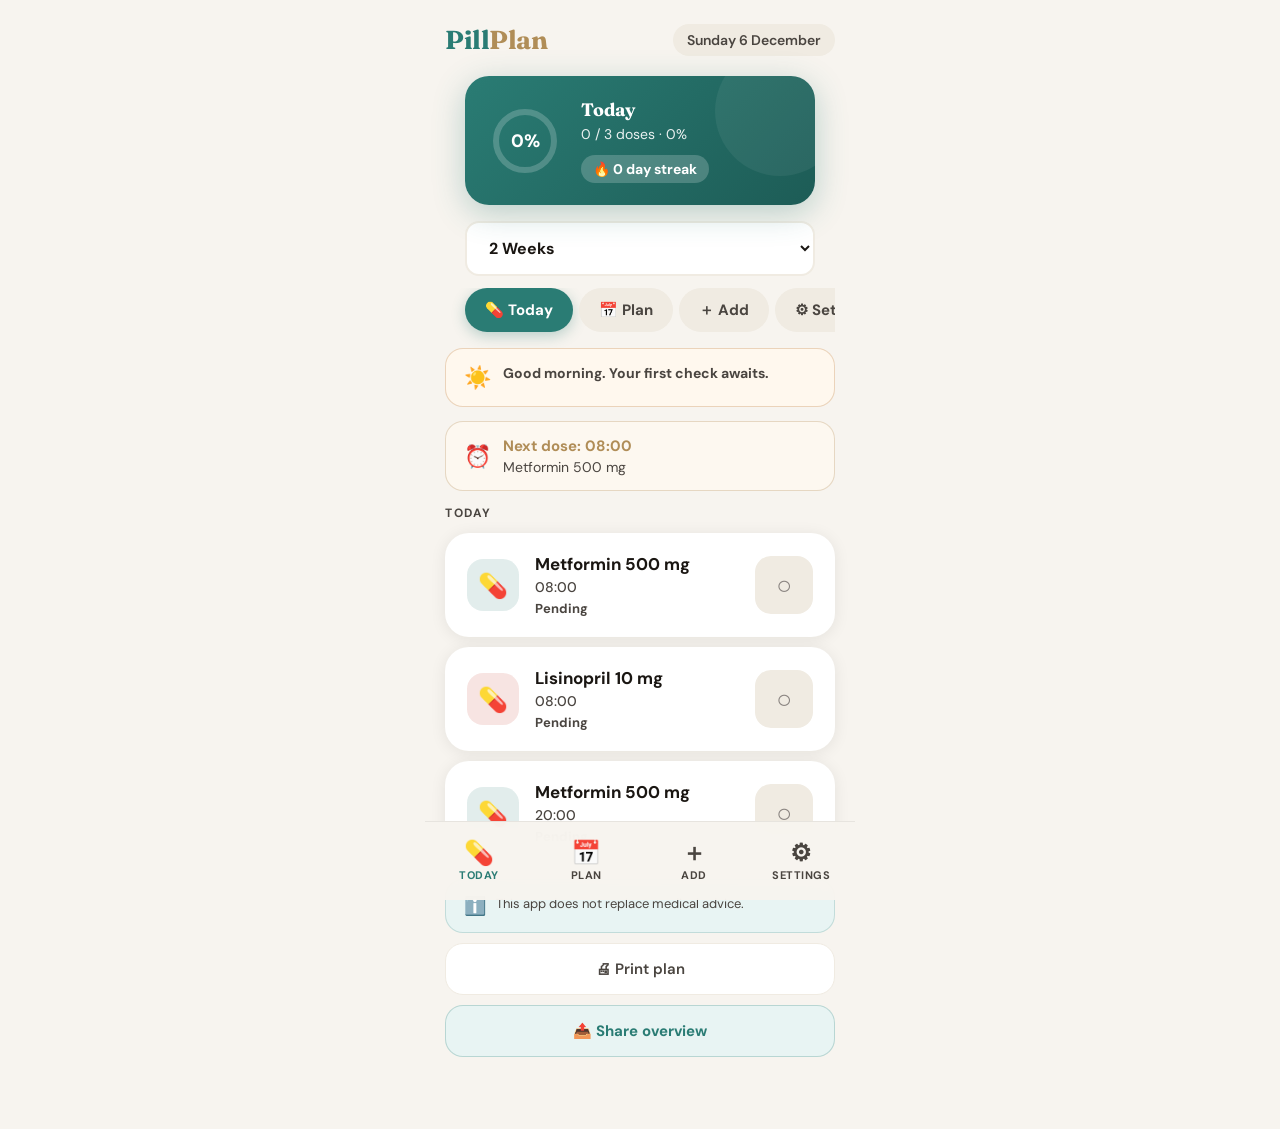
==== commit 31ca29ff: "Add files via upload" ====
--- a/index.html
+++ b/index.html
@@ -54,9 +54,10 @@
 .progress-sub{font-size:14px;opacity:.9;margin-bottom:12px}
 .streak-row{display:flex;align-items:center;gap:6px}
 .streak-badge{background:rgba(255,255,255,.2);border-radius:100px;padding:5px 12px;font-size:14px;font-weight:700}
-.period-selector{display:flex;gap:6px;padding:0 20px 12px;flex-wrap:nowrap}
-.period-btn{flex:1;min-height:44px;padding:8px 4px;border-radius:12px;border:2px solid var(--cream2);background:#fff;font-size:13px;font-weight:700;color:var(--ink2);cursor:pointer;transition:all .2s;text-align:center;font-family:inherit}
-.period-btn.active{background:var(--teal);color:#fff;border-color:var(--teal);box-shadow:0 4px 12px rgba(42,124,116,.25)}
+.period-selector{padding:0 20px 12px}
+.period-select{width:100%;min-height:52px;padding:14px 18px;border-radius:14px;border:2px solid var(--cream2);background:#fff;font-size:16px;font-weight:700;color:var(--ink);font-family:inherit;cursor:pointer}
+.period-select:focus-visible{border-color:var(--teal);outline:3px solid var(--teal);outline-offset:2px}
+.sr-only{position:absolute;width:1px;height:1px;padding:0;margin:-1px;overflow:hidden;clip:rect(0,0,0,0);white-space:nowrap;border:0}
 .tabs{display:flex;gap:6px;padding:0 20px 16px;overflow-x:auto;scrollbar-width:none}
 .tabs::-webkit-scrollbar{display:none}
 .tab{flex-shrink:0;min-height:44px;padding:9px 18px;border-radius:100px;font-size:15px;font-weight:700;background:var(--cream2);color:var(--ink2);transition:all .2s;border:2px solid transparent}
@@ -467,15 +468,6 @@
   return n === 1 ? tr("streakOne") : tr("streak");
 }
 function today() { return new Date().toISOString().split("T")[0]; }
-function getDays() {
-  var days = [];
-  for (var i = 0; i < S.period; i++) {
-    var d = new Date();
-    d.setDate(d.getDate() + i);
-    days.push(d.toISOString().split("T")[0]);
-  }
-  return days;
-}
 function isDone(mid, date, time) { return !!S.taken[date + "_" + mid + "_" + time]; }
 function allDoneDay(m, d) {
   for (var i = 0; i < m.times.length; i++) {
@@ -502,6 +494,9 @@
     days.push(d.toISOString().split("T")[0]);
   }
   return days;
+}
+function getPastDaysAsc(n) {
+  return getPastDays(n).reverse();
 }
 function overallStats() {
   var days = getPastDays(S.period);
@@ -647,7 +642,7 @@
 // ── Share ──────────────────────────────────────────────────
 function buildShareText() {
   var td = today();
-  var days = getDays().filter(function(d){ return d <= td; });
+  var days = getPastDays(S.period).reverse().filter(function(d){ return d <= td; });
   var lines = [];
   lines.push("💊 " + tr("shareTitle"));
   lines.push("📅 " + new Date().toLocaleDateString());
@@ -828,7 +823,7 @@
   var ov = overallStats();
   var streak = calcStreak();
   var td = today();
-  var days14 = getDays();
+  var daysPlan = getPastDaysAsc(S.period);
   var nd = nextDose();
   var r = 29;
   var circ = 2 * Math.PI * r;
@@ -852,12 +847,15 @@
   html += '<div class="progress-sub">' + s.dn + ' / ' + s.tot + ' ' + tr("doses") + ' &middot; ' + s.pct + '%</div>';
   html += '<div class="streak-row"><div class="streak-badge">🔥 ' + streak + ' ' + streakLabel(streak) + '</div></div>';
   html += '</div></div>';
-  html += '<div class="period-selector" role="group" aria-label="' + tr("periodLabel") + '">';
+  html += '<div class="period-selector">';
+  html += '<label for="period-select" class="sr-only">' + tr("periodLabel") + '</label>';
+  html += '<select id="period-select" class="period-select" aria-label="' + tr("periodLabel") + '">';
   var periods = [7,14,21,30];
   for (var pi = 0; pi < periods.length; pi++) {
     var p = periods[pi];
-    html += '<button class="period-btn' + (S.period===p?' active':'') + '" data-period="' + p + '" aria-pressed="' + (S.period===p) + '">' + periodLabels[p] + '</button>';
-  }
+    html += '<option value="' + p + '"' + (S.period===p?' selected':'') + '>' + periodLabels[p] + '</option>';
+  }
+  html += '</select>';
   html += '</div>';
   html += '<div class="tabs" role="tablist">';
   var tabs = [["today","💊 "+tr("today")],["plan","📅 "+tr("plan")],["add","＋ "+tr("add")],["settings","⚙ "+tr("settings")]];
@@ -868,7 +866,7 @@
   html += '<main class="content" id="main-content">';
 
   if (S.screen === "today")    html += buildToday(s, td, nd);
-  if (S.screen === "plan")     html += buildPlan(days14, td);
+  if (S.screen === "plan")     html += buildPlan(daysPlan, td);
   if (S.screen === "add")      html += buildAdd();
   if (S.screen === "settings") html += buildSettings(ov);
 
@@ -1065,12 +1063,17 @@
 function bindEvents() {
   var root = document.getElementById("app");
 
+  var periodSelect = document.getElementById("period-select");
+  if (periodSelect) {
+    periodSelect.addEventListener("change", function() {
+      S.period = parseInt(periodSelect.value);
+      persist(); render();
+    });
+  }
+
   root.addEventListener("click", function(e) {
     var nav = e.target.closest("[data-nav]");
     if (nav) { S.screen = nav.dataset.nav; persist(); render(); return; }
-
-    var per = e.target.closest("[data-period]");
-    if (per) { S.period = parseInt(per.dataset.period); persist(); render(); return; }
 
     var tog = e.target.closest("[data-toggle]");
     if (tog) {
